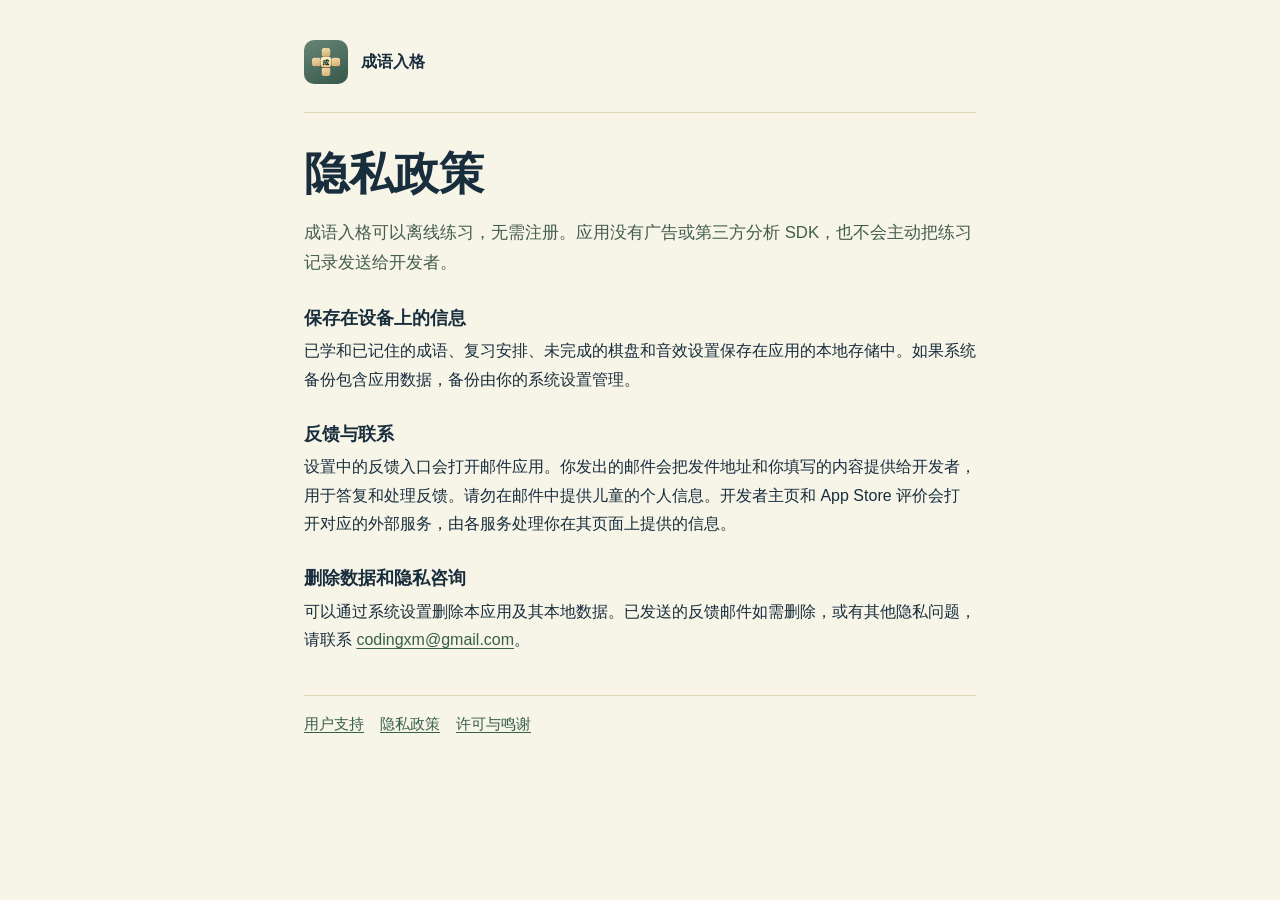
==== privacy.html @ 6213e706 "Publish support and privacy pages for 成语入格" ====
<!doctype html>
<html lang="zh-Hans">
<head>
  <meta charset="utf-8">
  <meta name="viewport" content="width=device-width, initial-scale=1">
  <meta name="theme-color" content="#f7f4e8">
  <title>隐私政策 · 成语入格</title>
  <link rel="icon" href="icon.png">
  <link rel="stylesheet" href="style.css">
</head>
<body>
  <main>
    <header>
      <a class="brand" href="./"><img src="icon.png" alt="" width="44" height="44">成语入格</a>
    </header>
    <h1>隐私政策</h1>
    <p class="intro">成语入格可以离线练习，无需注册。应用没有广告或第三方分析 SDK，也不会主动把练习记录发送给开发者。</p>
    <h2>保存在设备上的信息</h2><p>已学和已记住的成语、复习安排、未完成的棋盘和音效设置保存在应用的本地存储中。如果系统备份包含应用数据，备份由你的系统设置管理。</p>
    <h2>反馈与联系</h2><p>设置中的反馈入口会打开邮件应用。你发出的邮件会把发件地址和你填写的内容提供给开发者，用于答复和处理反馈。请勿在邮件中提供儿童的个人信息。开发者主页和 App Store 评价会打开对应的外部服务，由各服务处理你在其页面上提供的信息。</p>
    <h2>删除数据和隐私咨询</h2><p>可以通过系统设置删除本应用及其本地数据。已发送的反馈邮件如需删除，或有其他隐私问题，请联系 <a href="mailto:codingxm@gmail.com">codingxm@gmail.com</a>。</p>
    <footer><a href="./">用户支持</a><a href="privacy.html">隐私政策</a><a href="acknowledgements.html">许可与鸣谢</a></footer>
  </main>
</body>
</html>
---- style.css ----
:root {
  color-scheme: light;
  font-family: -apple-system, BlinkMacSystemFont, "PingFang SC", "Noto Sans SC", sans-serif;
  background: #f7f4e8;
  color: #182e3c;
}
body { margin: 0; }
main { max-width: 42rem; margin: 0 auto; padding: 2.5rem 1.5rem 3rem; }
header { padding-bottom: 1.5rem; border-bottom: 1px solid #ddd4b9; }
.brand { display: inline-flex; align-items: center; gap: .8rem; font-weight: 700; color: inherit; text-decoration: none; }
.brand img { border-radius: 10px; }
h1 { font-size: clamp(2rem, 5vw, 2.8rem); line-height: 1.2; margin: 2.1rem 0 1.1rem; }
h2 { font-size: 1.12rem; margin: 1.7rem 0 .45rem; }
p { margin: .3rem 0 1rem; line-height: 1.8; overflow-wrap: anywhere; }
.intro { font-size: 1.05rem; color: #435d4c; }
a { color: #375f49; text-underline-offset: .2em; }
footer { display: flex; flex-wrap: wrap; gap: 1rem; border-top: 1px solid #ddd4b9; margin-top: 2.5rem; padding-top: 1.2rem; font-size: .92rem; }
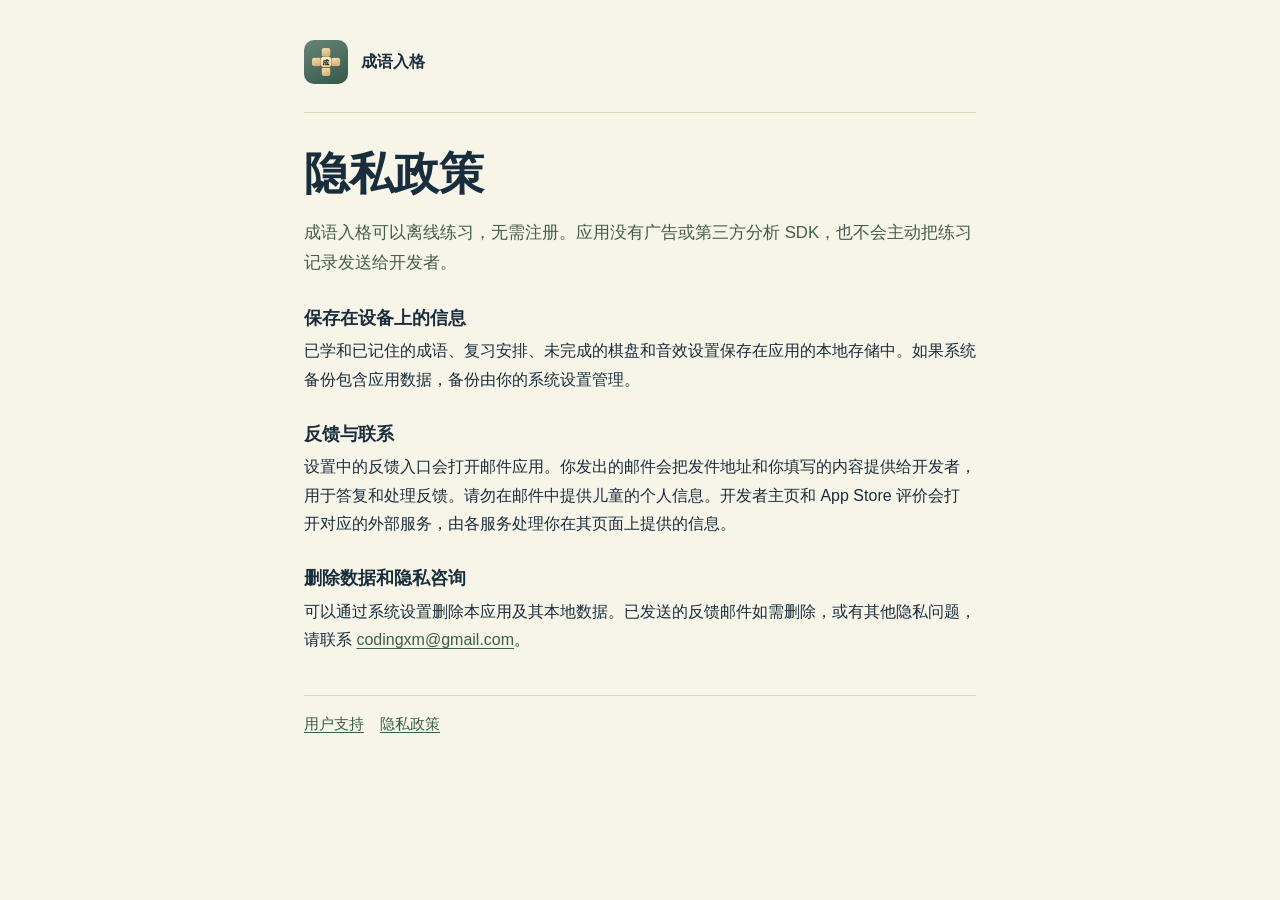
==== commit fc1fa4dc: "Remove the acknowledgements page" ====
--- a/privacy.html
+++ b/privacy.html
@@ -18,7 +18,7 @@
     <h2>保存在设备上的信息</h2><p>已学和已记住的成语、复习安排、未完成的棋盘和音效设置保存在应用的本地存储中。如果系统备份包含应用数据，备份由你的系统设置管理。</p>
     <h2>反馈与联系</h2><p>设置中的反馈入口会打开邮件应用。你发出的邮件会把发件地址和你填写的内容提供给开发者，用于答复和处理反馈。请勿在邮件中提供儿童的个人信息。开发者主页和 App Store 评价会打开对应的外部服务，由各服务处理你在其页面上提供的信息。</p>
     <h2>删除数据和隐私咨询</h2><p>可以通过系统设置删除本应用及其本地数据。已发送的反馈邮件如需删除，或有其他隐私问题，请联系 <a href="mailto:codingxm@gmail.com">codingxm@gmail.com</a>。</p>
-    <footer><a href="./">用户支持</a><a href="privacy.html">隐私政策</a><a href="acknowledgements.html">许可与鸣谢</a></footer>
+    <footer><a href="./">用户支持</a><a href="privacy.html">隐私政策</a></footer>
   </main>
 </body>
 </html>
